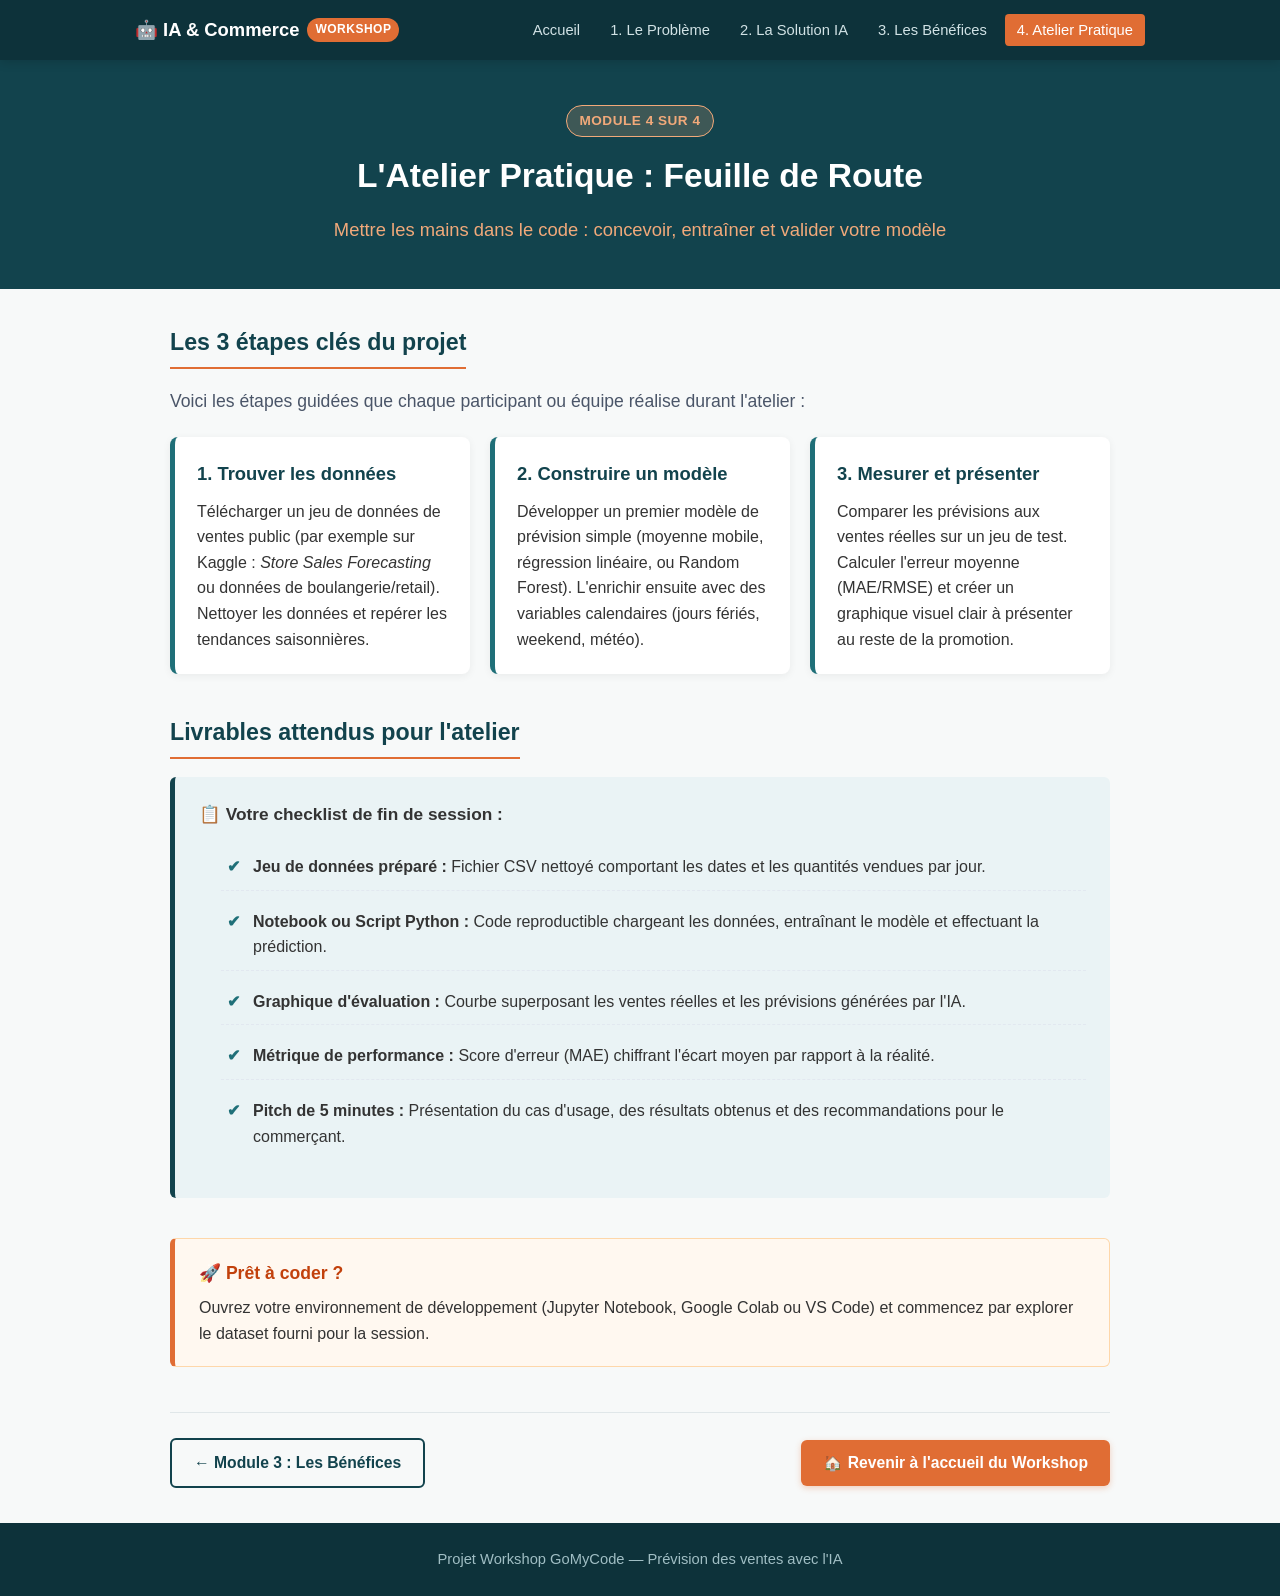
==== atelier.html @ a644e53d "init upwork workshop_gomycode" ====
<!DOCTYPE html>
<html lang="fr">
<head>
  <meta charset="UTF-8">
  <meta name="viewport" content="width=device-width, initial-scale=1.0">
  <title>Module 4 : L'Atelier Pratique — Workshop IA & Commerce</title>
  <link rel="stylesheet" href="style.css">
</head>
<body>

  <!-- Navigation principale -->
  <nav class="navbar">
    <div class="nav-container">
      <a href="index.html" class="nav-brand">
        🤖 IA & Commerce <span class="brand-badge">Workshop</span>
      </a>
      <ul class="nav-links">
        <li><a href="index.html">Accueil</a></li>
        <li><a href="probleme.html">1. Le Problème</a></li>
        <li><a href="solution.html">2. La Solution IA</a></li>
        <li><a href="impact.html">3. Les Bénéfices</a></li>
        <li><a href="atelier.html" class="active">4. Atelier Pratique</a></li>
      </ul>
    </div>
  </nav>

  <!-- En-tête du Module -->
  <header>
    <span class="module-badge">Module 4 sur 4</span>
    <h1>L'Atelier Pratique : Feuille de Route</h1>
    <p class="subtitle">Mettre les mains dans le code : concevoir, entraîner et valider votre modèle</p>
  </header>

  <!-- Contenu Principal -->
  <main class="container">
    
    <!-- Les 3 étapes pratiques -->
    <section>
      <h2>Les 3 étapes clés du projet</h2>
      <p class="lead">Voici les étapes guidées que chaque participant ou équipe réalise durant l'atelier :</p>
      
      <div class="grid">
        <div class="card blue-border">
          <h3>1. Trouver les données</h3>
          <p>Télécharger un jeu de données de ventes public (par exemple sur Kaggle : <em>Store Sales Forecasting</em> ou données de boulangerie/retail). Nettoyer les données et repérer les tendances saisonnières.</p>
        </div>

        <div class="card blue-border">
          <h3>2. Construire un modèle</h3>
          <p>Développer un premier modèle de prévision simple (moyenne mobile, régression linéaire, ou Random Forest). L'enrichir ensuite avec des variables calendaires (jours fériés, weekend, météo).</p>
        </div>

        <div class="card blue-border">
          <h3>3. Mesurer et présenter</h3>
          <p>Comparer les prévisions aux ventes réelles sur un jeu de test. Calculer l'erreur moyenne (MAE/RMSE) et créer un graphique visuel clair à présenter au reste de la promotion.</p>
        </div>
      </div>
    </section>

    <!-- Checklist des Livrables -->
    <section>
      <h2>Livrables attendus pour l'atelier</h2>
      <div class="solution-box">
        <p><strong>📋 Votre checklist de fin de session :</strong></p>
        <ul class="checklist">
          <li><strong>Jeu de données préparé :</strong> Fichier CSV nettoyé comportant les dates et les quantités vendues par jour.</li>
          <li><strong>Notebook ou Script Python :</strong> Code reproductible chargeant les données, entraînant le modèle et effectuant la prédiction.</li>
          <li><strong>Graphique d'évaluation :</strong> Courbe superposant les ventes réelles et les prévisions générées par l'IA.</li>
          <li><strong>Métrique de performance :</strong> Score d'erreur (MAE) chiffrant l'écart moyen par rapport à la réalité.</li>
          <li><strong>Pitch de 5 minutes :</strong> Présentation du cas d'usage, des résultats obtenus et des recommandations pour le commerçant.</li>
        </ul>
      </div>
    </section>

    <!-- Boîte d'action / encouragement -->
    <section>
      <div class="workshop-activity">
        <h4>🚀 Prêt à coder ?</h4>
        <p>Ouvrez votre environnement de développement (Jupyter Notebook, Google Colab ou VS Code) et commencez par explorer le dataset fourni pour la session.</p>
      </div>
    </section>

    <!-- Navigation entre pages -->
    <div class="page-navigation">
      <a href="impact.html" class="btn btn-outline">&larr; Module 3 : Les Bénéfices</a>
      <a href="index.html" class="btn btn-primary">🏠 Revenir à l'accueil du Workshop</a>
    </div>

  </main>

  <footer>
    <p>Projet Workshop GoMyCode — Prévision des ventes avec l'IA</p>
  </footer>

</body>
</html>
---- style.css ----
* {
  box-sizing: border-box;
  margin: 0;
  padding: 0;
}

body {
  font-family: 'Segoe UI', Tahoma, Geneva, Verdana, sans-serif, Arial;
  background-color: #f7f9f9;
  color: #333;
  line-height: 1.6;
  min-height: 100vh;
  display: flex;
  flex-direction: column;
}

/* --- Navigation Bar --- */
.navbar {
  background-color: #0d323a;
  box-shadow: 0 2px 10px rgba(0, 0, 0, 0.15);
  position: sticky;
  top: 0;
  z-index: 100;
}

.nav-container {
  max-width: 1050px;
  margin: 0 auto;
  padding: 0 20px;
  display: flex;
  align-items: center;
  justify-content: space-between;
  flex-wrap: wrap;
  min-height: 60px;
}

.nav-brand {
  font-size: 1.15rem;
  font-weight: bold;
  color: #ffffff;
  text-decoration: none;
  display: flex;
  align-items: center;
  gap: 8px;
}

.nav-brand .brand-badge {
  background-color: #e06d34;
  color: white;
  font-size: 0.75rem;
  padding: 2px 8px;
  border-radius: 12px;
  text-transform: uppercase;
  letter-spacing: 0.5px;
}

.nav-links {
  display: flex;
  list-style: none;
  gap: 6px;
  flex-wrap: wrap;
  padding: 8px 0;
}

.nav-links a {
  color: #d1e2e5;
  text-decoration: none;
  padding: 8px 12px;
  border-radius: 4px;
  font-size: 0.92rem;
  font-weight: 500;
  transition: all 0.2s ease;
}

.nav-links a:hover {
  background-color: rgba(255, 255, 255, 0.1);
  color: #ffffff;
}

.nav-links a.active {
  background-color: #e06d34;
  color: #ffffff;
}

/* --- Header / Hero --- */
header {
  background-color: #12434d;
  color: white;
  padding: 45px 20px;
  text-align: center;
}

header h1 {
  font-size: 2.1rem;
  margin-bottom: 12px;
}

.subtitle {
  font-size: 1.15rem;
  color: #f1a97a;
  max-width: 700px;
  margin: 0 auto;
}

.module-badge {
  display: inline-block;
  background-color: rgba(241, 169, 122, 0.2);
  color: #f1a97a;
  border: 1px solid #f1a97a;
  font-size: 0.85rem;
  padding: 4px 12px;
  border-radius: 20px;
  margin-bottom: 12px;
  font-weight: 600;
  text-transform: uppercase;
  letter-spacing: 0.5px;
}

/* --- Main Layout --- */
.container {
  max-width: 980px;
  margin: 35px auto;
  padding: 0 20px;
  flex: 1;
  width: 100%;
}

section {
  margin-bottom: 40px;
}

h2 {
  font-size: 1.45rem;
  color: #12434d;
  margin-bottom: 18px;
  border-bottom: 2px solid #e06d34;
  padding-bottom: 6px;
  display: inline-block;
}

p.lead {
  font-size: 1.1rem;
  color: #4a5568;
  margin-bottom: 22px;
}

/* --- Cards & Grid --- */
.grid {
  display: flex;
  flex-wrap: wrap;
  gap: 20px;
}

.card, .step-card {
  background: white;
  padding: 22px;
  border-radius: 8px;
  flex: 1 1 260px;
  box-shadow: 0 2px 8px rgba(0,0,0,0.06);
  transition: transform 0.2s ease, box-shadow 0.2s ease;
}

.card:hover, .step-card:hover {
  transform: translateY(-3px);
  box-shadow: 0 5px 15px rgba(0,0,0,0.1);
}

.card h3, .step-card h3 {
  font-size: 1.15rem;
  margin-bottom: 10px;
  color: #12434d;
}

.red-border {
  border-left: 5px solid #a82020;
}

.orange-border {
  border-left: 5px solid #e06d34;
}

.blue-border {
  border-left: 5px solid #1f6f78;
}

/* --- Steps Cards --- */
.step-card {
  border-top: 4px solid #1f6f78;
  text-align: center;
}

.step-num {
  display: inline-block;
  background-color: #1f6f78;
  color: white;
  width: 34px;
  height: 34px;
  line-height: 34px;
  border-radius: 50%;
  font-weight: bold;
  font-size: 1.05rem;
  margin-bottom: 12px;
}

/* --- Workshop specific elements --- */
.solution-box {
  background-color: #eaf3f5;
  border-left: 5px solid #12434d;
  padding: 24px;
  border-radius: 6px;
  margin-bottom: 25px;
}

.solution-box p {
  margin-bottom: 12px;
  font-size: 1.08rem;
}

.solution-box ul {
  padding-left: 22px;
}

.solution-box li {
  margin-bottom: 8px;
}

/* Workshop Activity Box */
.workshop-activity {
  background: #fff8f0;
  border: 1px solid #fed7aa;
  border-left: 5px solid #e06d34;
  padding: 20px 24px;
  border-radius: 6px;
  margin-top: 25px;
}

.workshop-activity h4 {
  color: #c2410c;
  font-size: 1.1rem;
  margin-bottom: 8px;
  display: flex;
  align-items: center;
  gap: 8px;
}

/* Agenda / Module Roadmap Cards */
.module-grid {
  display: grid;
  grid-template-columns: repeat(auto-fit, minmax(280px, 1fr));
  gap: 20px;
  margin-top: 20px;
}

.module-link-card {
  background: white;
  border-radius: 8px;
  padding: 24px;
  text-decoration: none;
  color: inherit;
  box-shadow: 0 2px 8px rgba(0,0,0,0.06);
  border: 1px solid #e2e8f0;
  border-top: 4px solid #1f6f78;
  transition: all 0.2s ease;
  display: flex;
  flex-direction: column;
}

.module-link-card:hover {
  transform: translateY(-4px);
  box-shadow: 0 8px 20px rgba(0,0,0,0.1);
  border-top-color: #e06d34;
}

.module-link-card .module-number {
  font-size: 0.82rem;
  font-weight: 700;
  text-transform: uppercase;
  color: #e06d34;
  letter-spacing: 0.8px;
  margin-bottom: 6px;
}

.module-link-card h3 {
  font-size: 1.2rem;
  color: #12434d;
  margin-bottom: 10px;
}

.module-link-card p {
  color: #555;
  font-size: 0.95rem;
  margin-bottom: 16px;
  flex-grow: 1;
}

.module-link-card .cta-text {
  font-weight: 600;
  color: #1f6f78;
  font-size: 0.95rem;
  display: flex;
  align-items: center;
  gap: 5px;
}

/* --- Buttons --- */
.btn {
  display: inline-block;
  padding: 10px 22px;
  border-radius: 6px;
  font-size: 0.98rem;
  font-weight: 600;
  text-decoration: none;
  cursor: pointer;
  transition: all 0.2s ease;
  text-align: center;
}

.btn-primary {
  background-color: #e06d34;
  color: white;
  box-shadow: 0 2px 6px rgba(224, 109, 52, 0.3);
}

.btn-primary:hover {
  background-color: #c95c26;
  box-shadow: 0 4px 10px rgba(224, 109, 52, 0.4);
  transform: translateY(-1px);
}

.btn-secondary {
  background-color: #1f6f78;
  color: white;
}

.btn-secondary:hover {
  background-color: #165259;
}

.btn-outline {
  background-color: transparent;
  color: #12434d;
  border: 2px solid #12434d;
}

.btn-outline:hover {
  background-color: #12434d;
  color: white;
}

/* --- Page Navigation (Pagination footer) --- */
.page-navigation {
  display: flex;
  justify-content: space-between;
  align-items: center;
  margin-top: 45px;
  padding-top: 25px;
  border-top: 1px solid #e0e7e9;
  flex-wrap: wrap;
  gap: 12px;
}

/* --- Metrics / Key Facts --- */
.metrics-row {
  display: grid;
  grid-template-columns: repeat(auto-fit, minmax(200px, 1fr));
  gap: 18px;
  margin: 25px 0;
}

.metric-card {
  background: white;
  border-radius: 8px;
  padding: 20px;
  text-align: center;
  box-shadow: 0 2px 6px rgba(0,0,0,0.06);
  border-bottom: 3px solid #1f6f78;
}

.metric-value {
  font-size: 1.8rem;
  font-weight: bold;
  color: #e06d34;
  margin-bottom: 5px;
}

.metric-label {
  font-size: 0.95rem;
  color: #555;
}

/* --- Checklist --- */
.checklist {
  list-style: none;
  margin: 15px 0;
}

.checklist li {
  padding: 10px 0 10px 32px;
  position: relative;
  border-bottom: 1px dashed #e2e8f0;
}

.checklist li:last-child {
  border-bottom: none;
}

.checklist li::before {
  content: "✔";
  position: absolute;
  left: 6px;
  color: #1f6f78;
  font-weight: bold;
}

/* --- Footer --- */
footer {
  text-align: center;
  padding: 25px 20px;
  background-color: #0d323a;
  color: #a0bec4;
  font-size: 0.92rem;
  margin-top: auto;
}

footer a {
  color: #f1a97a;
  text-decoration: none;
}

footer a:hover {
  text-decoration: underline;
}

@media (max-width: 650px) {
  header h1 {
    font-size: 1.6rem;
  }
  .nav-container {
    flex-direction: column;
    padding: 10px;
  }
  .nav-links {
    justify-content: center;
  }
  .page-navigation {
    flex-direction: column;
    width: 100%;
  }
  .page-navigation .btn {
    width: 100%;
  }
}
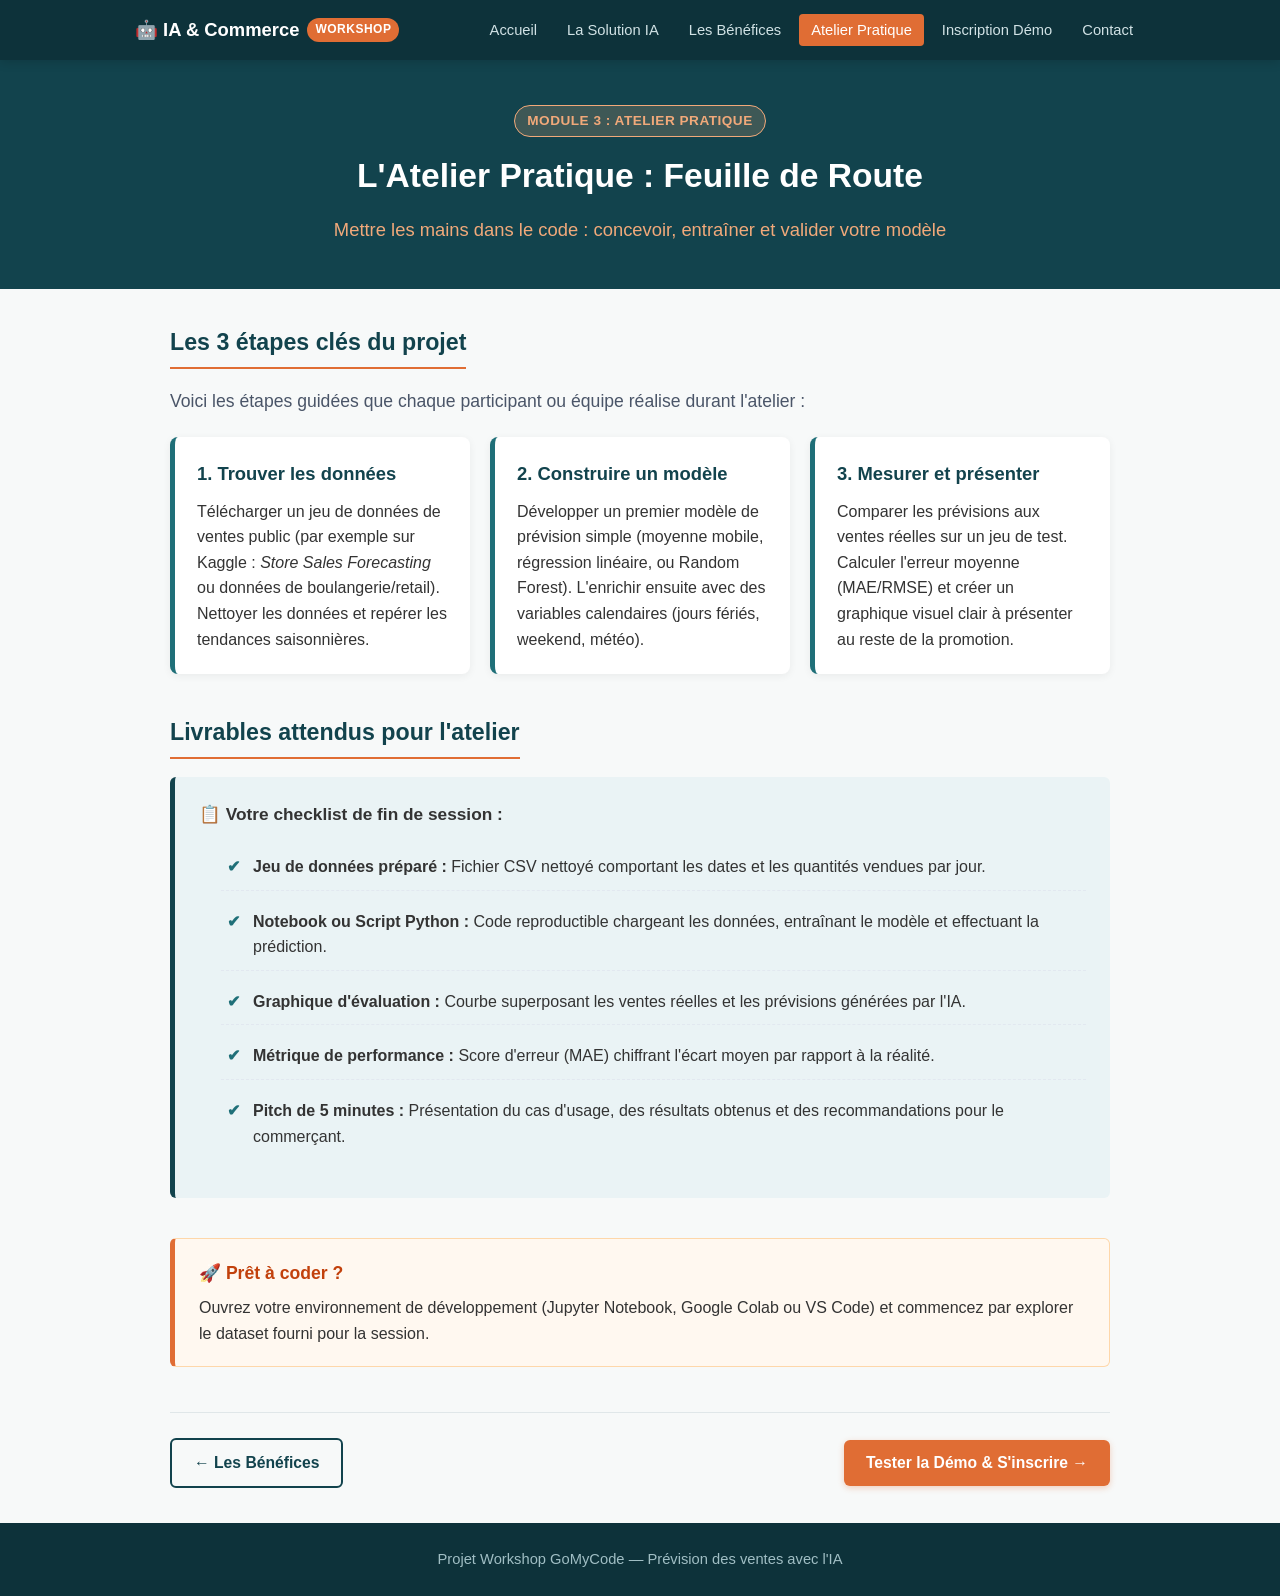
==== commit 725e47ed: "init upwork workshop_gomycode" ====
--- a/atelier.html
+++ b/atelier.html
@@ -3,7 +3,7 @@
 <head>
   <meta charset="UTF-8">
   <meta name="viewport" content="width=device-width, initial-scale=1.0">
-  <title>Module 4 : L'Atelier Pratique — Workshop IA & Commerce</title>
+  <title>Atelier Pratique — Workshop IA & Commerce</title>
   <link rel="stylesheet" href="style.css">
 </head>
 <body>
@@ -16,17 +16,18 @@
       </a>
       <ul class="nav-links">
         <li><a href="index.html">Accueil</a></li>
-        <li><a href="probleme.html">1. Le Problème</a></li>
-        <li><a href="solution.html">2. La Solution IA</a></li>
-        <li><a href="impact.html">3. Les Bénéfices</a></li>
-        <li><a href="atelier.html" class="active">4. Atelier Pratique</a></li>
+        <li><a href="solution.html">La Solution IA</a></li>
+        <li><a href="impact.html">Les Bénéfices</a></li>
+        <li><a href="atelier.html" class="active">Atelier Pratique</a></li>
+        <li><a href="inscription.html">Inscription Démo</a></li>
+        <li><a href="contact.html">Contact</a></li>
       </ul>
     </div>
   </nav>
 
   <!-- En-tête du Module -->
   <header>
-    <span class="module-badge">Module 4 sur 4</span>
+    <span class="module-badge">Module 3 : Atelier Pratique</span>
     <h1>L'Atelier Pratique : Feuille de Route</h1>
     <p class="subtitle">Mettre les mains dans le code : concevoir, entraîner et valider votre modèle</p>
   </header>
@@ -82,8 +83,8 @@
 
     <!-- Navigation entre pages -->
     <div class="page-navigation">
-      <a href="impact.html" class="btn btn-outline">&larr; Module 3 : Les Bénéfices</a>
-      <a href="index.html" class="btn btn-primary">🏠 Revenir à l'accueil du Workshop</a>
+      <a href="impact.html" class="btn btn-outline">&larr; Les Bénéfices</a>
+      <a href="inscription.html" class="btn btn-primary">Tester la Démo & S'inscrire &rarr;</a>
     </div>
 
   </main>
--- a/style.css
+++ b/style.css
@@ -429,6 +429,237 @@
 
 footer a:hover {
   text-decoration: underline;
+}
+
+/* --- Form Styles (Inscription & Contact) --- */
+.form-container {
+  background: #ffffff;
+  border-radius: 8px;
+  padding: 30px;
+  box-shadow: 0 2px 12px rgba(0,0,0,0.06);
+  border: 1px solid #e2e8f0;
+}
+
+.form-group {
+  margin-bottom: 20px;
+}
+
+.form-row {
+  display: flex;
+  gap: 20px;
+  flex-wrap: wrap;
+}
+
+.form-row .form-group {
+  flex: 1 1 240px;
+}
+
+label {
+  display: block;
+  font-weight: 600;
+  color: #12434d;
+  margin-bottom: 6px;
+  font-size: 0.95rem;
+}
+
+label .required {
+  color: #c2410c;
+}
+
+.form-control {
+  width: 100%;
+  padding: 11px 14px;
+  border: 1.5px solid #cbd5e1;
+  border-radius: 6px;
+  font-family: inherit;
+  font-size: 0.98rem;
+  color: #333;
+  background-color: #fff;
+  transition: all 0.2s ease;
+}
+
+.form-control:focus {
+  outline: none;
+  border-color: #1f6f78;
+  box-shadow: 0 0 0 3px rgba(31, 111, 120, 0.15);
+}
+
+textarea.form-control {
+  resize: vertical;
+  min-height: 115px;
+}
+
+.form-hint {
+  font-size: 0.82rem;
+  color: #64748b;
+  margin-top: 5px;
+}
+
+/* Alert Notification */
+.alert-box {
+  display: none;
+  padding: 16px 20px;
+  border-radius: 6px;
+  margin-bottom: 24px;
+  font-size: 0.95rem;
+  line-height: 1.5;
+}
+
+.alert-success {
+  background-color: #ecfdf5;
+  color: #065f46;
+  border: 1px solid #a7f3d0;
+  border-left: 5px solid #10b981;
+}
+
+/* Interactive Demo Simulator */
+.demo-box {
+  background: linear-gradient(135deg, #12434d 0%, #1f6f78 100%);
+  color: white;
+  border-radius: 10px;
+  padding: 28px;
+  margin-bottom: 35px;
+  box-shadow: 0 4px 16px rgba(18, 67, 77, 0.2);
+}
+
+.demo-box h3 {
+  color: #ffffff;
+  font-size: 1.3rem;
+  margin-bottom: 8px;
+  display: flex;
+  align-items: center;
+  gap: 10px;
+}
+
+.demo-box p {
+  color: #d1e2e5;
+  margin-bottom: 20px;
+  font-size: 0.98rem;
+}
+
+.demo-controls {
+  display: flex;
+  gap: 16px;
+  flex-wrap: wrap;
+  align-items: flex-end;
+  background: rgba(255, 255, 255, 0.08);
+  padding: 18px;
+  border-radius: 8px;
+}
+
+.demo-controls .form-group {
+  margin-bottom: 0;
+  flex: 1 1 180px;
+}
+
+.demo-controls label {
+  color: #f1a97a;
+  font-size: 0.88rem;
+}
+
+.demo-result {
+  margin-top: 20px;
+  background: white;
+  color: #12434d;
+  padding: 20px;
+  border-radius: 8px;
+  display: flex;
+  justify-content: space-around;
+  align-items: center;
+  flex-wrap: wrap;
+  gap: 15px;
+  text-align: center;
+}
+
+.demo-result-item {
+  flex: 1 1 140px;
+}
+
+.demo-result-number {
+  font-size: 2rem;
+  font-weight: bold;
+  color: #e06d34;
+}
+
+.demo-result-label {
+  font-size: 0.85rem;
+  color: #64748b;
+  text-transform: uppercase;
+  letter-spacing: 0.5px;
+}
+
+/* Contact layout */
+.contact-layout {
+  display: grid;
+  grid-template-columns: 1fr 1.4fr;
+  gap: 30px;
+}
+
+.contact-info-list {
+  display: flex;
+  flex-direction: column;
+  gap: 16px;
+}
+
+.contact-card {
+  background: white;
+  border-radius: 8px;
+  padding: 20px;
+  box-shadow: 0 2px 8px rgba(0,0,0,0.06);
+  border-left: 4px solid #1f6f78;
+}
+
+.contact-card h4 {
+  color: #12434d;
+  font-size: 1.05rem;
+  margin-bottom: 6px;
+  display: flex;
+  align-items: center;
+  gap: 8px;
+}
+
+.contact-card p, .contact-card a {
+  color: #4a5568;
+  font-size: 0.95rem;
+  text-decoration: none;
+}
+
+.contact-card a:hover {
+  color: #e06d34;
+  text-decoration: underline;
+}
+
+/* FAQ items */
+.faq-list {
+  display: flex;
+  flex-direction: column;
+  gap: 14px;
+}
+
+.faq-item {
+  background: white;
+  border-radius: 8px;
+  padding: 18px 22px;
+  border: 1px solid #e2e8f0;
+}
+
+.faq-question {
+  font-weight: 600;
+  color: #12434d;
+  font-size: 1.02rem;
+  margin-bottom: 6px;
+}
+
+.faq-answer {
+  color: #555;
+  font-size: 0.95rem;
+  line-height: 1.5;
+}
+
+@media (max-width: 820px) {
+  .contact-layout {
+    grid-template-columns: 1fr;
+  }
 }
 
 @media (max-width: 650px) {
@@ -449,4 +680,7 @@
   .page-navigation .btn {
     width: 100%;
   }
-}
+  .form-container {
+    padding: 20px;
+  }
+}
